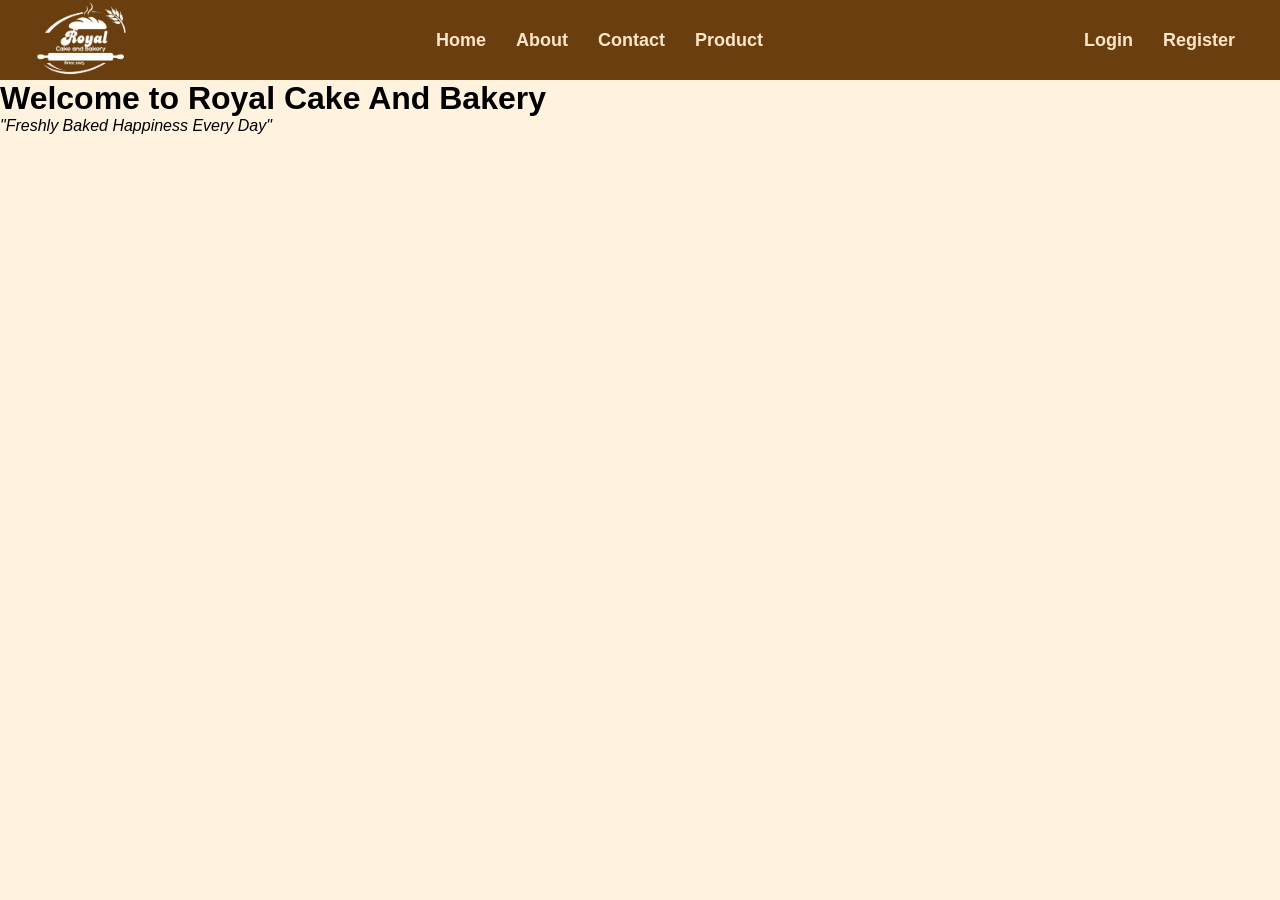
==== index.html @ 2acb036c "Initial commit- added 4 pages in  project files" ====
<!DOCTYPE html>
<html>
    <head>
        <title>Royal Bakes</title>
        <link rel="shortcut icon" href="fabicon.png" type="image/x-icon">
        <link rel="stylesheet" href="style.css">
    </head>
    <body>
        <div id="nav_bar">
            <div id="logo">
                <img src="logo.png">
            </div>
            <div id="nav">
                <a href="index.html">Home</a>
                <a href="about.html">About</a>
                <a href="contact.html">Contact</a>
                 <a href="product.html">Product</a>
            </div>
            <div id="login_register">
                <a href="login.html">Login</a>
                <a href="register.html">Register</a>
            </div>
        </div>
         <div>
                <h1> Welcome to Royal Cake And Bakery</h1>
                <p><em>"Freshly Baked Happiness Every Day"</em></p>
            </div>
    </body>
</html>
---- style.css ----
* {
    margin: 0;
    padding: 0;
    box-sizing: border-box;
}

/* ===== BODY ===== */
body {
    background-color: #FFF3E0; /* Cream */
    font-family: Arial, sans-serif;
}

/* ===== NAVBAR ===== */
#nav_bar {
    height: 80px;
    width: 100%;
    background-color: #6B3E0F; /* Dark Brown */
    display: flex;
    align-items: center;
    justify-content: space-between;
    padding: 0 30px;
}

#logo img {
    height: 100px;
    width: 100px;
}

/* ===== NAV LINKS ===== */
#nav,
#login_register {
    display: flex;
    align-items: center;
}

#nav a,
#login_register a {
    color: #FFE6C8; /* Soft Gold */
    text-decoration: none;
    margin: 0 15px;
    font-size: 18px;
    font-weight: bold;
}

#nav a:hover,
#login_register a:hover {
    color: #C89B3C; /* Rich Gold */
}

/* ===== MAIN CONTAINER ===== */
.container {
    background-color: #FFF8EE; /* Soft Cream */
    width: 100%;
    height: 500px;
    display: flex;
    align-items: center;
    justify-content: center;
    text-align: center;
}

/* ===== REGISTER / LOGIN FORM ===== */
#register_form {
    background-color: #F5E6CC; /* Light Beige */
    width: 350px;
    padding: 20px;
    border: 2px solid #6B3E0F;
    border-radius: 8px;
}

#form {
    border: 2px solid #6B3E0F;
    padding: 10px;
    border-radius: 5px;
}

label {
    display: inline-block;
    width: 100px;
    color: #3E2723;
    font-weight: bold;
}

/* ===== BUTTONS ===== */
#register_btn,
#login_btn,
button {
    padding: 6px 10px;
    background-color: #C89B3C; /* Gold */
    color: #3E2723; /* Dark Brown */
    border: none;
    border-radius: 4px;
    cursor: pointer;
    font-weight: bold;
}

button:hover {
    background-color: #B0892F;
}

/* ===== PRODUCT SECTION ===== */
.product_container {
    width: 80%;
    border: 1px solid #C89B3C;
    background-color: #FFF3E0;
}

/* ===== PRODUCT CARD ===== */
.product {
    height: 300px;
    width: 200px;
    padding: 10px;
    display: inline-block;
    background-color: #FFF8EE; /* Product BG */
    margin: 10px;
    border-radius: 10px;
    border: 1px solid #E0C097;
    text-align: center;
    box-shadow: 10px 10px #E0C097;
}

.product:hover {
    background-color: #F5E6CC;
    transform: translateY(-5px);
    transition: 0.3s;
}

/* ===== PRODUCT IMAGE ===== */
.product img {
    height: 150px;
    width: 150px;
    margin-top: 10px;
    border-radius: 10px;
    border: 1px solid #E0C097;
}

/* ===== TEXT ===== */
.product h3,
.product p {
    color: #3E2723;
    margin-top: 5px;
}
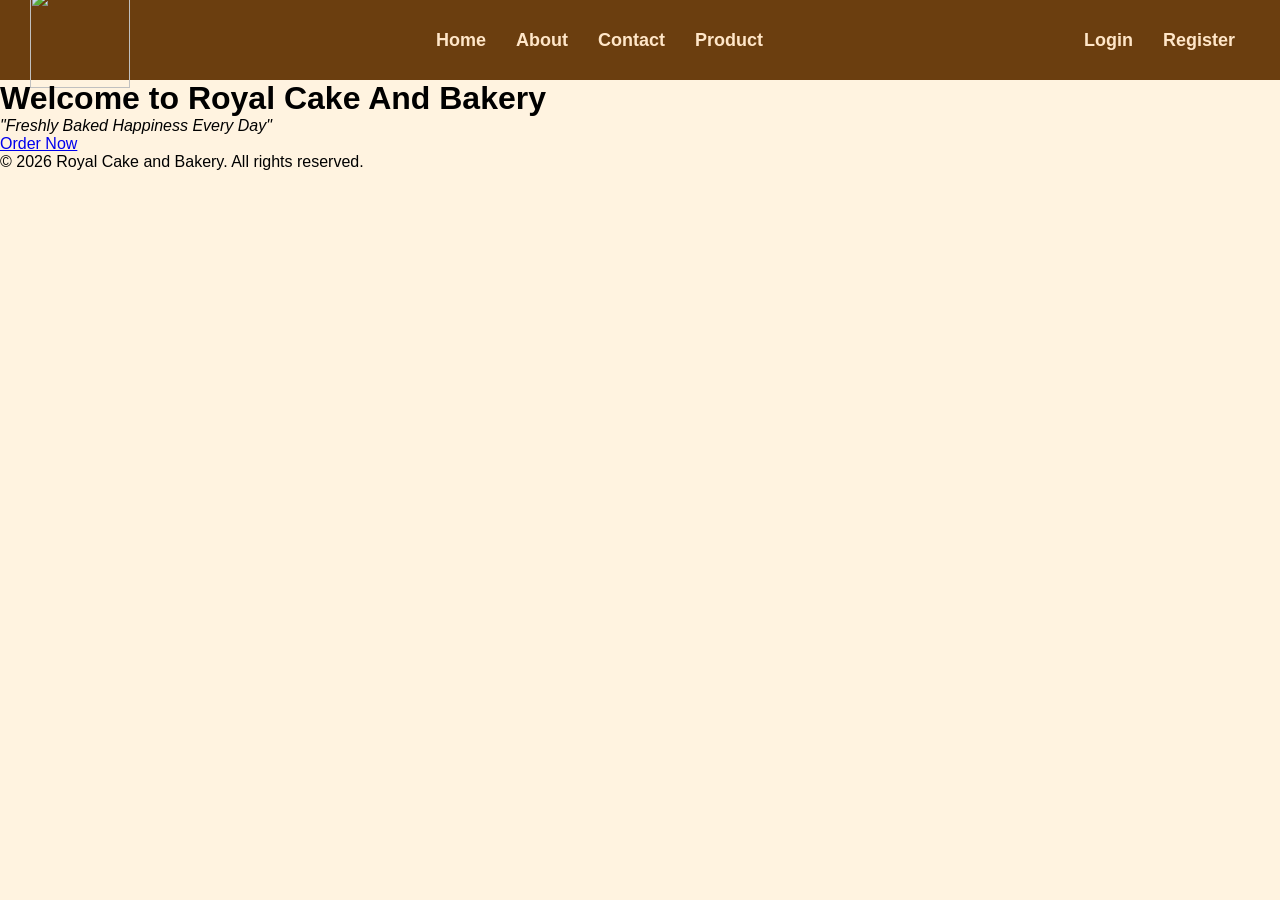
==== commit b0bea871: "Added hero section an footer" ====
--- a/index.html
+++ b/index.html
@@ -2,13 +2,13 @@
 <html>
     <head>
         <title>Royal Bakes</title>
-        <link rel="shortcut icon" href="fabicon.png" type="image/x-icon">
+        <link rel="shortcut icon" href="./images/fabicon.png" type="image/x-icon">
         <link rel="stylesheet" href="style.css">
     </head>
     <body>
         <div id="nav_bar">
             <div id="logo">
-                <img src="logo.png">
+                <img src="./images/logo.png">
             </div>
             <div id="nav">
                 <a href="index.html">Home</a>
@@ -21,9 +21,15 @@
                 <a href="register.html">Register</a>
             </div>
         </div>
-         <div>
+         <div class="hero-section">
+            <div class="hero-content">
                 <h1> Welcome to Royal Cake And Bakery</h1>
                 <p><em>"Freshly Baked Happiness Every Day"</em></p>
+                <a href="product.html" class="hero-btn">Order Now</a>
             </div>
+        </div>
+              <footer>
+    <p>&copy; 2026 Royal Cake and Bakery. All rights reserved.</p>
+  </footer>
     </body>
 </html>
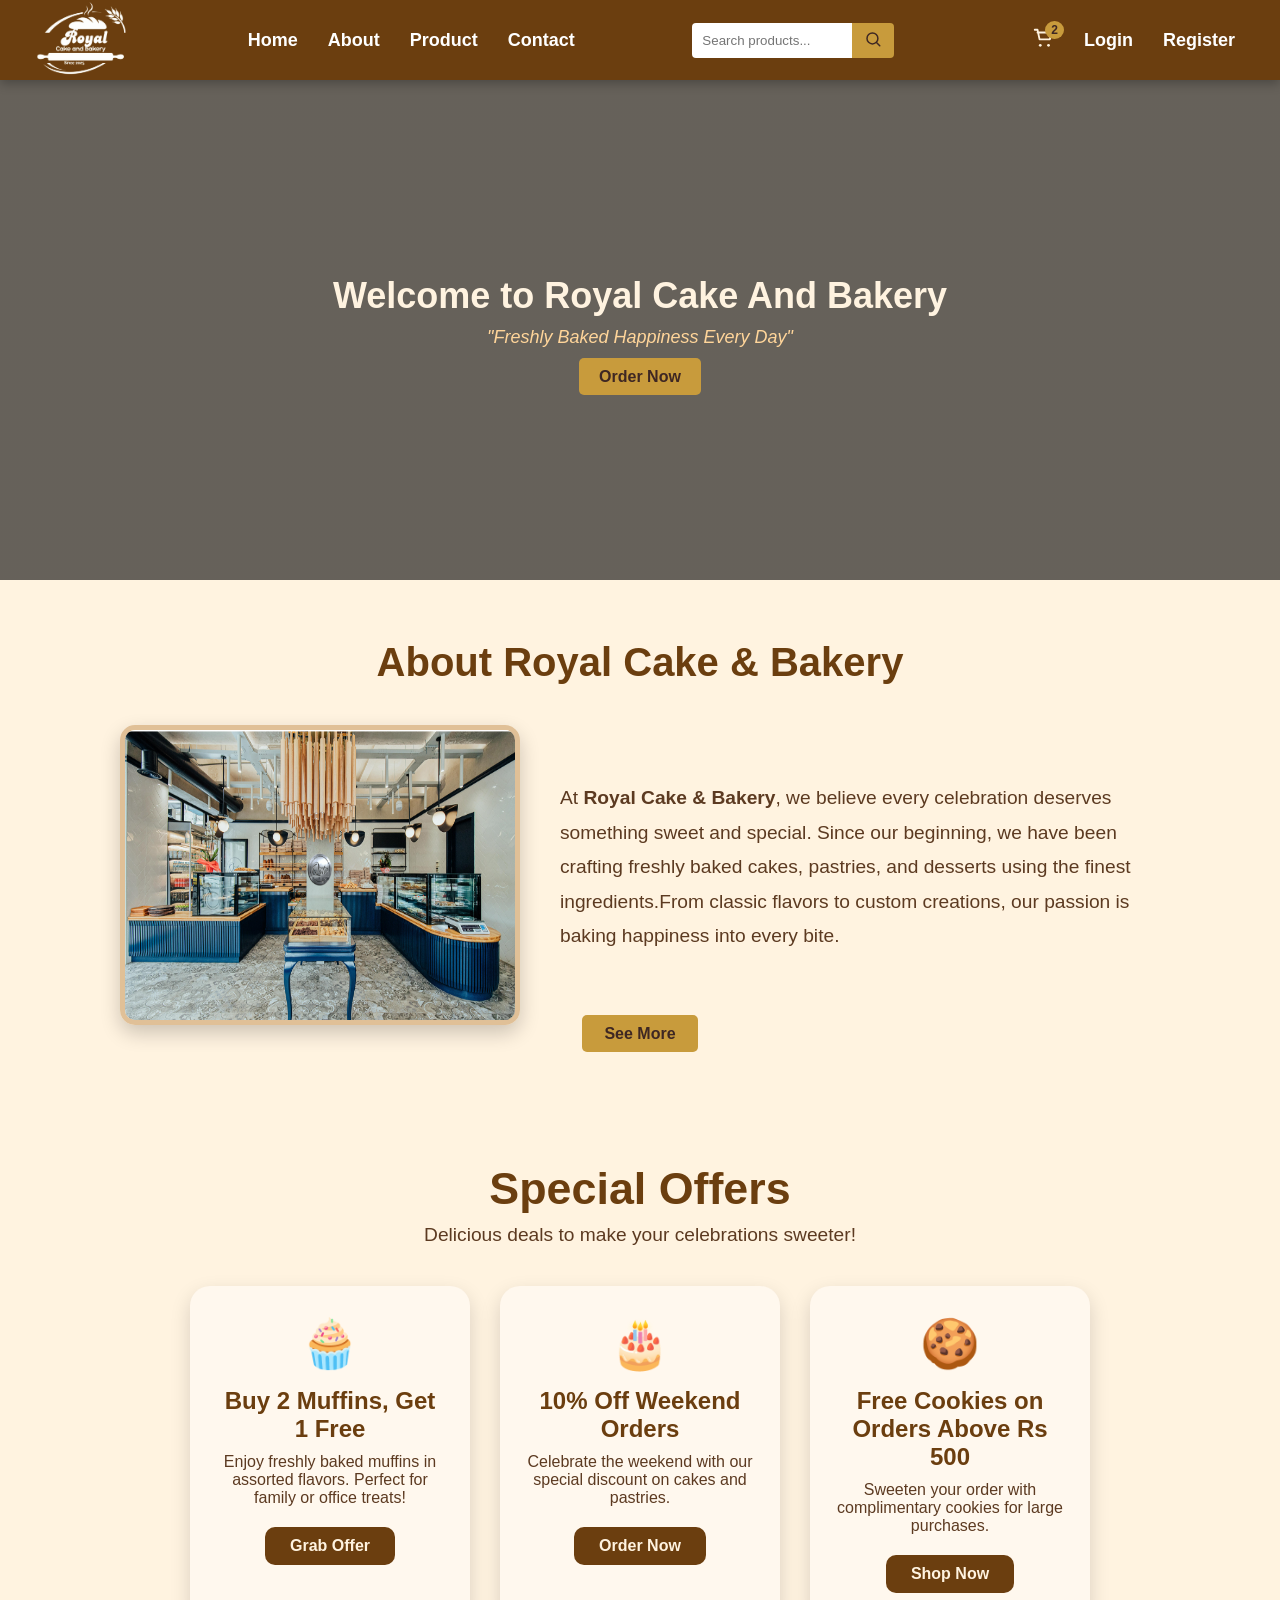
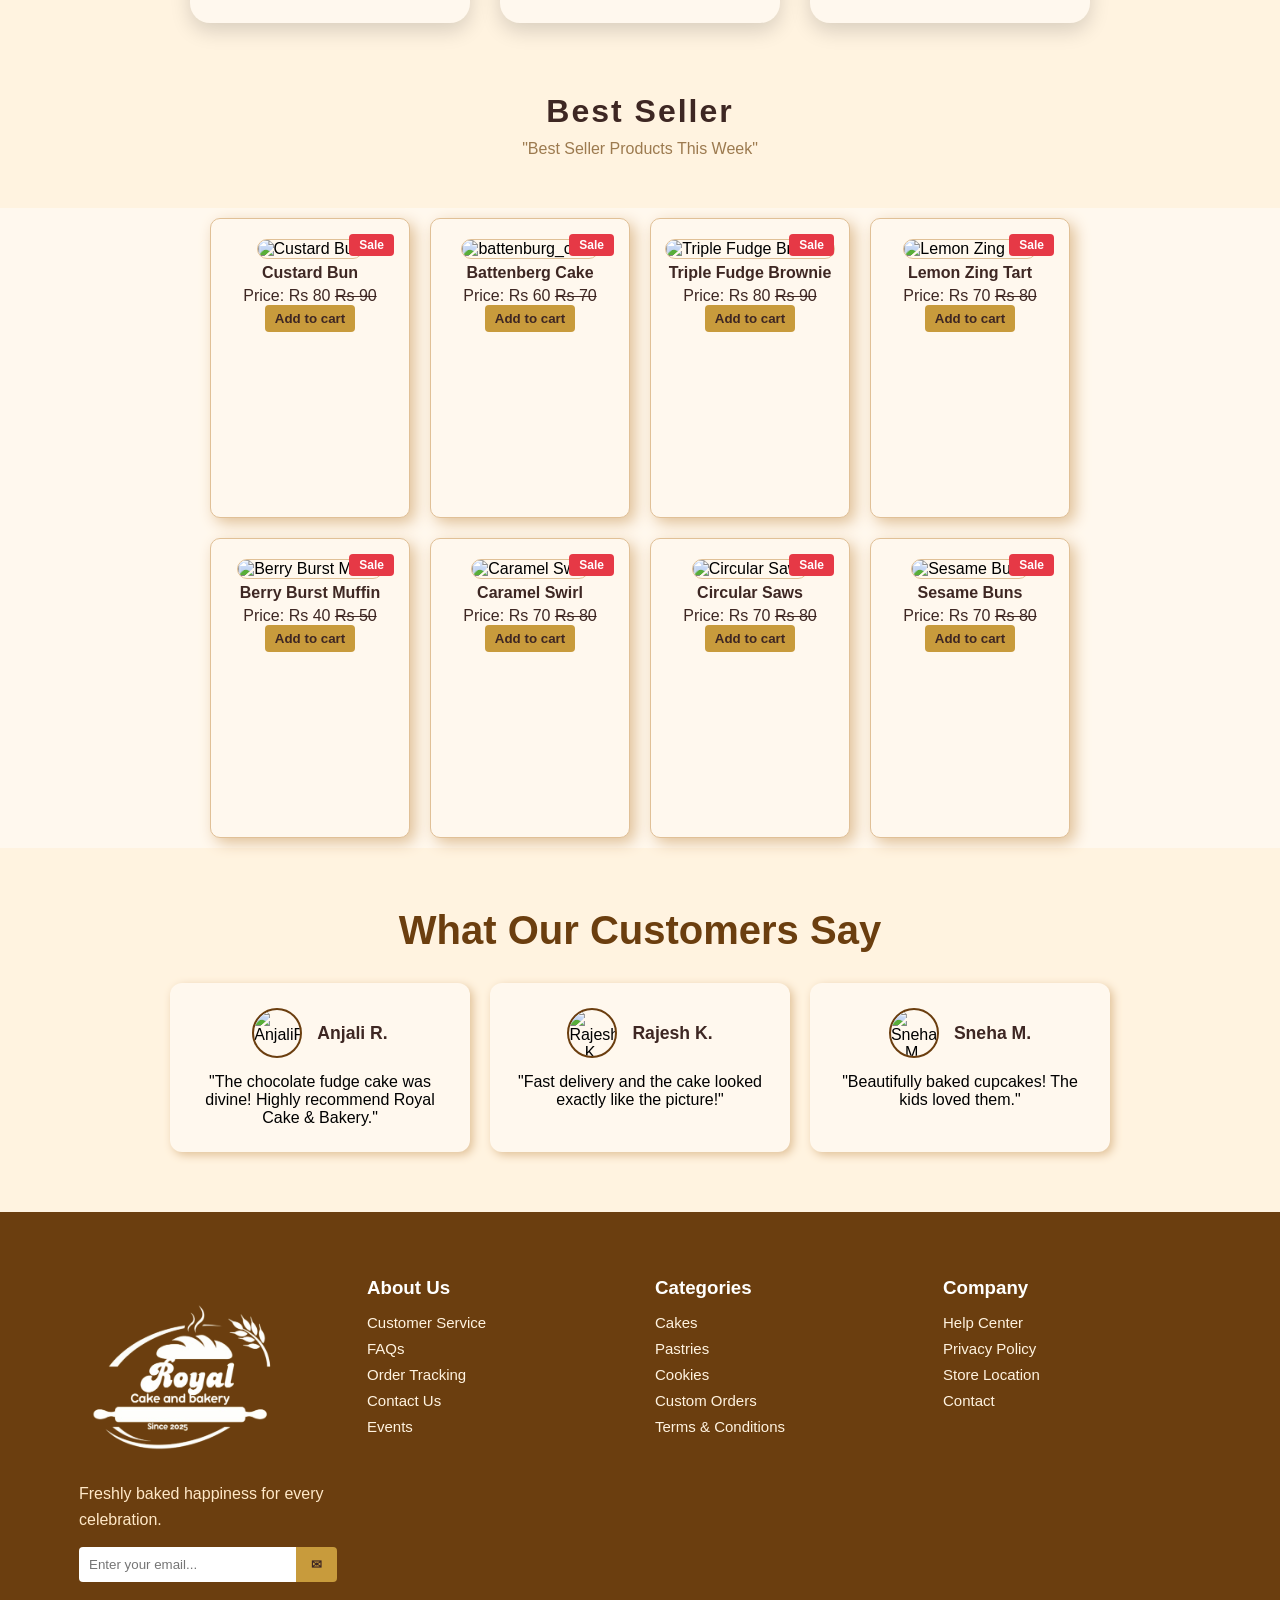
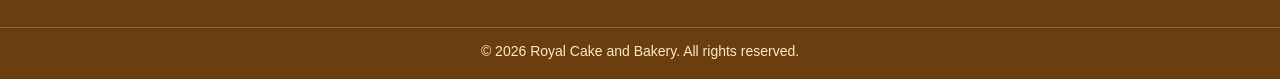
==== commit 2a52f152: "Modified style home page login and register page" ====
--- a/index.html
+++ b/index.html
@@ -13,10 +13,34 @@
             <div id="nav">
                 <a href="index.html">Home</a>
                 <a href="about.html">About</a>
+                <a href="product.html">Product</a>
                 <a href="contact.html">Contact</a>
-                 <a href="product.html">Product</a>
-            </div>
+            </div>
+            <div class="nav-search">
+        <input type="text" placeholder="Search products...">
+        <button>
+              <svg xmlns="http://www.w3.org/2000/svg" width="18" height="18" fill="none" viewBox="0 0 24 24">
+        <path d="M21 21l-4.35-4.35m1.85-5.4a7.25 7.25 0 11-14.5 0 7.25 7.25 0 0114.5 0z"
+              stroke="#3E2723"
+              stroke-width="2"
+              stroke-linecap="round"
+              stroke-linejoin="round"/>
+    </svg>
+        </button>
+    </div>
             <div id="login_register">
+                 <a href="cart.html" class="cart-icon">
+                     <svg xmlns="http://www.w3.org/2000/svg" width="22" height="22" fill="none" viewBox="0 0 24 24">
+        <path d="M6 6h15l-1.5 7.5H8.25L6 3H3"
+              stroke="#FFF3E0"
+              stroke-width="2"
+              stroke-linecap="round"
+              stroke-linejoin="round"/>
+        <circle cx="9" cy="20" r="1.5" fill="#FFF3E0"/>
+        <circle cx="18" cy="20" r="1.5" fill="#FFF3E0"/>
+    </svg>
+            <span class="cart-count">2</span>
+        </a>
                 <a href="login.html">Login</a>
                 <a href="register.html">Register</a>
             </div>
@@ -28,8 +52,224 @@
                 <a href="product.html" class="hero-btn">Order Now</a>
             </div>
         </div>
-              <footer>
-    <p>&copy; 2026 Royal Cake and Bakery. All rights reserved.</p>
-  </footer>
+
+<!-- ===== ABOUT US SECTION ===== -->
+<section class="aboutus">
+    <h2>About Royal Cake & Bakery</h2>
+
+    <div class="about-content">
+        <img src="./images/bakery.png" alt="About Royal Bakery">
+
+        <p>
+            At <strong>Royal Cake & Bakery</strong>, we believe every celebration deserves
+            something sweet and special. Since our beginning, we have been crafting
+            freshly baked cakes, pastries, and desserts using the finest ingredients.From classic flavors to custom creations, our passion is baking happiness
+            into every bite.
+        </p>
+    </div>
+    <a href="about.html" class="about-btn">See More</a>
+</section>
+
+<!-- ===== SPECIAL OFFERS ===== -->
+<section class="offers-section">
+    <div class="offers-header">
+        <h2>Special Offers</h2>
+        <p>Delicious deals to make your celebrations sweeter!</p>
+    </div>
+
+    <div class="offers-container">
+
+        <div class="offer-card">
+            <div class="offer-icon">🧁</div>
+            <h3>Buy 2 Muffins, Get 1 Free</h3>
+            <p>Enjoy freshly baked muffins in assorted flavors. Perfect for family or office treats!</p>
+            <a href="product.html" class="offer-btn">Grab Offer</a>
+        </div>
+
+        <div class="offer-card">
+            <div class="offer-icon">🎂</div>
+            <h3>10% Off Weekend Orders</h3>
+            <p>Celebrate the weekend with our special discount on cakes and pastries.</p>
+            <a href="product.html" class="offer-btn">Order Now</a>
+        </div>
+
+        <div class="offer-card">
+            <div class="offer-icon">🍪</div>
+            <h3>Free Cookies on Orders Above Rs 500</h3>
+            <p>Sweeten your order with complimentary cookies for large purchases.</p>
+            <a href="product.html" class="offer-btn">Shop Now</a>
+        </div>
+
+    </div>
+</section>
+
+
+
+<!-- ===== BEST SELLER SECTION ===== -->
+<section class="best-seller-section">
+    <h1 class="content_title">Best Seller</h1>
+    <p id="product_p">"Best Seller Products This Week"</p>
+</section>
+
+<div class="container">
+    <div class="product_container">
+
+        <div class="product">
+            <span class="sale-badge">Sale</span>
+            <img src="./images/custardbun.jpg" alt="Custard Bun">
+            <p class="product_description"><b>Custard Bun</b></p>
+            <p class="product_price">Price: Rs 80 <del>Rs 90</del></p>
+            <button id="add_to_cart">Add to cart</button>
+        </div>
+
+        <div class="product">
+            <span class="sale-badge">Sale</span>
+            <img src="./images/battenburg_cake.jpg" alt="battenburg_cake">
+            <p class="product_description"><b>Battenberg Cake</b></p>
+            <p class="product_price">Price: Rs 60 <del>Rs 70</del></p>
+            <button id="add_to_cart">Add to cart</button>
+        </div>
+
+        <div class="product">
+            <span class="sale-badge">Sale</span>
+            <img src="./images/triple_fused_brownie.jpg" alt="Triple Fudge Brownie">
+            <p class="product_description"><b>Triple Fudge Brownie</b></p>
+            <p class="product_price">Price: Rs 80 <del>Rs 90</del></p>
+            <button id="add_to_cart">Add to cart</button>
+        </div>
+
+        <div class="product">
+            <span class="sale-badge">Sale</span>
+            <img src="./images/lemontart.jpg" alt="Lemon Zing Tart">
+            <p class="product_description"><b>Lemon Zing Tart</b></p>
+            <p class="product_price">Price: Rs 70 <del>Rs 80</del></p>
+            <button id="add_to_cart">Add to cart</button>
+        </div>
+
+        <div class="product">
+            <span class="sale-badge">Sale</span>
+            <img src="./images/berryburstmuffin.jpg" alt="Berry Burst Muffin">
+            <p class="product_description"><b>Berry Burst Muffin</b></p>
+            <p class="product_price">Price: Rs 40 <del>Rs 50</del></p>
+            <button id="add_to_cart">Add to cart</button>
+        </div>
+
+        <div class="product">
+            <span class="sale-badge">Sale</span>
+            <img src="./images/caramelswirl.png" alt="Caramel Swirl">
+            <p class="product_description"><b>Caramel Swirl</b></p>
+            <p class="product_price">Price: Rs 70 <del>Rs 80</del></p>
+            <button id="add_to_cart">Add to cart</button>
+        </div>
+
+        <div class="product">
+            <span class="sale-badge">Sale</span>
+            <img src="./images/circular-saws.jpg" alt="Circular Saws">
+            <p class="product_description"><b>Circular Saws</b></p>
+            <p class="product_price">Price: Rs 70 <del>Rs 80</del></p>
+            <button id="add_to_cart">Add to cart</button>
+        </div>
+
+        <div class="product">
+            <span class="sale-badge">Sale</span>
+            <img src="./images/sesame-buns.jpg" alt="Sesame Buns">
+            <p class="product_description"><b>Sesame Buns</b></p>
+            <p class="product_price">Price: Rs 70 <del>Rs 80</del></p>
+            <button id="add_to_cart">Add to cart</button>
+        </div>
+
+    </div>
+</div>
+
+<!-- ===== TESTIMONIALS ===== -->
+<section class="testimonials">
+    <h2>What Our Customers Say</h2>
+    <div class="testimonial-container">
+
+        <div class="testimonial-card">
+            <div class="customer-info">
+                <img src="./images/Anjali_R.jpg" alt="AnjaliR.">
+                <h4>Anjali R.</h4>
+            </div>
+            <p>"The chocolate fudge cake was divine! Highly recommend Royal Cake & Bakery."</p>
+        </div>
+
+        <div class="testimonial-card">
+            <div class="customer-info">
+                <img src="./images/Rajesh.jpg" alt="Rajesh K.">
+                <h4>Rajesh K.</h4>
+            </div>
+            <p>"Fast delivery and the cake looked exactly like the picture!"</p>
+        </div>
+
+        <div class="testimonial-card">
+            <div class="customer-info">
+                <img src="./images/Sneha.jpg" alt="Sneha M.">
+                <h4>Sneha M.</h4>
+            </div>
+            <p>"Beautifully baked cupcakes! The kids loved them."</p>
+        </div>
+
+    </div>
+</section>
+
+
+
+    <footer class="footer">
+    <div class="footer-container">
+
+        <!-- Brand -->
+        <div class="footer-box">
+            <img src="./images/logo.png" alt="logo">
+            <p>Freshly baked happiness for every celebration.</p>
+
+            <form class="newsletter">
+                <input type="email" placeholder="Enter your email..." required>
+                <button type="submit">✉</button>
+            </form>
+        </div>
+
+        <!-- About Us -->
+        <div class="footer-box">
+            <h3>About Us</h3>
+            <ul>
+                <li><a href="#">Customer Service</a></li>
+                <li><a href="#">FAQs</a></li>
+                <li><a href="#">Order Tracking</a></li>
+                <li><a href="#">Contact Us</a></li>
+                <li><a href="#">Events</a></li>
+            </ul>
+        </div>
+
+        <!-- Categories -->
+        <div class="footer-box">
+            <h3>Categories</h3>
+            <ul>
+                <li><a href="#">Cakes</a></li>
+                <li><a href="#">Pastries</a></li>
+                <li><a href="#">Cookies</a></li>
+                <li><a href="#">Custom Orders</a></li>
+                <li><a href="#">Terms & Conditions</a></li>
+            </ul>
+        </div>
+
+        <!-- Company -->
+        <div class="footer-box">
+            <h3>Company</h3>
+            <ul>
+                <li><a href="#">Help Center</a></li>
+                <li><a href="#">Privacy Policy</a></li>
+                <li><a href="#">Store Location</a></li>
+                <li><a href="#">Contact</a></li>
+            </ul>
+        </div>
+
+    </div>
+
+    <div class="footer-bottom">
+        <p>© 2026 Royal Cake and Bakery. All rights reserved.</p>
+    </div>
+</footer>
+
     </body>
 </html>
--- a/style.css
+++ b/style.css
@@ -4,21 +4,27 @@
     box-sizing: border-box;
 }
 
-/* ===== BODY ===== */
+/*BODY*/
 body {
-    background-color: #FFF3E0; /* Cream */
+    background-color: #FFF3E0; 
     font-family: Arial, sans-serif;
-}
-
-/* ===== NAVBAR ===== */
+    padding-top: 80px;
+}
+
+/*NAVBAR*/
 #nav_bar {
+    position: fixed;
+    top: 0;
+    left: 0;
     height: 80px;
     width: 100%;
-    background-color: #6B3E0F; /* Dark Brown */
+    background-color: #6B3E0F; 
     display: flex;
     align-items: center;
     justify-content: space-between;
     padding: 0 30px;
+     box-shadow: 0 4px 10px rgba(0, 0, 0, 0.25);
+    z-index: 9999
 }
 
 #logo img {
@@ -26,6 +32,65 @@
     width: 100px;
 }
 
+/*NAV SEARCH BAR*/
+.nav-search {
+    display: flex;
+    align-items: center;
+    margin-right: 20px;
+}
+
+.nav-search input {
+    height: 35px;
+    width: 160px;
+    padding: 5px 10px;
+    border: none;
+    outline: none;
+    border-radius: 4px 0 0 4px;
+    
+}
+
+.nav-search button {
+    height: 35px;
+    padding: 0 12px;
+    background-color: #C89B3C;
+    color: #ffffff;
+    border: none;
+    cursor: pointer;
+    font-weight: bold;
+    border-radius: 0 4px 4px 0;
+}
+
+.nav-search button:hover {
+    background-color: #B0892F;
+}
+
+/* ===== CART ICON ===== */
+.cart-icon {
+    position: relative;
+    font-size: 20px;
+    margin-right: 10px;
+}
+
+.cart-count {
+    position: absolute;
+    top: -6px;
+    right: -10px;
+    background-color: #C89B3C;
+    color: #3E2723;
+    font-size: 12px;
+    font-weight: bold;
+    padding: 2px 6px;
+    border-radius: 50%;
+}
+
+/* ===== RESPONSIVE NAVBAR ===== */
+@media screen and (max-width: 900px) {
+    .nav-search {
+        display: none;
+    }
+}
+
+
 /* ===== NAV LINKS ===== */
 #nav,
 #login_register {
@@ -35,7 +100,7 @@
 
 #nav a,
 #login_register a {
-    color: #FFE6C8; /* Soft Gold */
+    color: #ffffff; 
     text-decoration: none;
     margin: 0 15px;
     font-size: 18px;
@@ -44,80 +109,548 @@
 
 #nav a:hover,
 #login_register a:hover {
-    color: #C89B3C; /* Rich Gold */
+    color: #C89B3C; 
 }
 
 /* ===== MAIN CONTAINER ===== */
 .container {
-    background-color: #FFF8EE; /* Soft Cream */
+    background-color: #FFF8EE; 
     width: 100%;
-    height: 500px;
+    min-height: 500px;
     display: flex;
     align-items: center;
     justify-content: center;
-    text-align: center;
-}
+}
+
+/* Hero-section */
+.hero-section {
+    height: 500px;
+    background-image: linear-gradient(rgba(0, 0, 0, 0.6), rgba(0, 0, 0, 0.6)),
+                      url("./images/bakeryheropart.jpg");
+    background-size: cover;
+    background-position: center;
+    display: flex;
+    align-items: center;
+    justify-content: center;
+    text-align: center;
+}
+
+.hero-content {
+    /* background: rgba(0, 0, 0, 0.5); */
+    padding: 30px;
+    border-radius: 10px;
+}
+
+.hero-content h1 {
+    color: #FFF3E0;
+    font-size: 36px;
+    margin-bottom: 10px;
+}
+
+.hero-content p {
+    color: #FFD59A;
+    font-size: 18px;
+    margin-bottom: 20px;
+}
+
+.hero-btn {
+    text-decoration: none;
+    background-color: #C89B3C;
+    color: #3E2723;
+    padding: 10px 20px;
+    border-radius: 5px;
+    font-weight: bold;
+}
+
+.hero-btn:hover {
+    background-color: #B0892F;
+}
+
+/* ABOUT US SECTION */
+.aboutus,.about-us {
+    padding: 60px 20px;
+    text-align: center;
+}
+
+.aboutus h2, .about-us h2 {
+    font-size: 2.5rem;
+    margin-bottom: 40px;
+    color: #6B3E0F; 
+    font-family: 'Segoe UI', sans-serif;
+}
+
+.about-content {
+    display: flex;
+    align-items: center;
+    justify-content: center;
+    gap: 40px; 
+    flex-wrap: wrap; 
+    max-width: 1200px;
+    margin: 0 auto;
+}
+
+.about-content img {
+    height: 300px;
+    width: 400px;
+    max-width: 100%;
+    border-radius: 15px;
+    box-shadow: 0 8px 20px rgba(0,0,0,0.2);
+    transition: transform 0.3s ease;
+    border: 5px solid #E0C097;;
+}
+.about-us img {
+    height: 400px;
+    width: 600px;
+    max-width: 100%;
+    border-radius: 15px;
+    box-shadow: 0 8px 20px rgba(0,0,0,0.2);
+    transition: transform 0.3s ease;
+    border: 1px solid #E0C097;
+    margin-bottom: 5px;
+}
+#rectangle{
+    height: 150px;
+    width: 10pxS;
+}
+
+.about-content img:hover {
+    transform: scale(1.05); 
+}
+
+.about-content p {
+    margin-bottom: 15px;
+    font-size: 1.2rem;
+    line-height: 1.8;
+    color: #5c3a21; 
+    max-width: 600px;
+    text-align: left;
+}
+
+.about-btn {
+    padding: 10px 22px;
+    background-color: #C89B3C;
+    color: #3E2723;
+    text-decoration: none;
+    font-weight: bold;
+    border-radius: 5px;
+}
+
+.about-btn:hover {
+    background-color: #B0892F;
+    transform: translateY(-2px);
+}
+
+
+/* Responsive adjustments for smaller screens */
+@media screen and (max-width: 768px) {
+    .about-content {
+        flex-direction: column;
+        text-align: center;
+    }
+    
+    .about-content p {
+        text-align: center;
+    }
+     .about-btn {
+        padding: 10px 28px;
+        font-size: 16px;
+        margin-left: auto;
+        margin-right: auto;
+        display: block;
+        width: fit-content;
+    }
+}
+/* ===== OFFERS ===== */
+.offers-section {
+    padding: 60px 20px;
+    text-align: center;
+}
+
+.offers-header h2 {
+    font-size: 2.8rem;
+    color: #6B3E0F;
+    margin-bottom: 10px;
+}
+
+.offers-header p {
+    font-size: 1.2rem;
+    color: #5c3a21;
+    margin-bottom: 40px;
+}
+
+.offers-container {
+    display: flex;
+    justify-content: center;
+    flex-wrap: wrap;
+    gap: 30px;
+}
+
+.offer-card {
+    background-color: #FFF8EE;
+    padding: 30px 25px;
+    border-radius: 20px;
+    width: 280px;
+    box-shadow: 0 8px 20px rgba(0,0,0,0.15);
+    transition: transform 0.3s, box-shadow 0.3s;
+    text-align: center;
+}
+
+.offer-card:hover {
+    transform: translateY(-10px);
+    box-shadow: 0 12px 25px rgba(0,0,0,0.2);
+}
+
+.offer-icon {
+    font-size: 3rem;
+    margin-bottom: 15px;
+}
+
+.offer-card h3 {
+    font-size: 1.5rem;
+    color: #6B3E0F;
+    margin-bottom: 10px;
+}
+
+.offer-card p {
+    font-size: 1rem;
+    color: #5c3a21;
+    margin-bottom: 20px;
+}
+
+.offer-btn {
+    display: inline-block;
+    padding: 10px 25px;
+    background-color: #6B3E0F;
+    color: #FFF3E0;
+    border-radius: 10px;
+    text-decoration: none;
+    font-weight: bold;
+    transition: background-color 0.3s;
+}
+
+.offer-btn:hover {
+    background-color: #8C4E1A;
+}
+
+/* ===== RESPONSIVE ===== */
+@media screen and (max-width: 768px) {
+    .offers-container {
+        flex-direction: column;
+        align-items: center;
+    }
+}
+
+
+/* ===== TESTIMONIALS ===== */
+.testimonials {
+    padding: 60px 20px;
+    text-align: center;
+    
+}
+.testimonials h2 { font-size: 2.5rem; color: #6B3E0F; margin-bottom: 30px; }
+.testimonial-container {
+    display: flex;
+    flex-wrap: wrap;
+    justify-content: center;
+    gap: 20px;
+}
+.testimonial-card {
+    background-color: #FFF8EE;
+    padding: 25px 20px;
+    border-radius: 12px;
+    width: 300px;
+    box-shadow: 3px 3px 10px #E0C097;
+    display: flex;
+    flex-direction: column;
+    align-items: center;
+}
+
+.customer-info {
+    display: flex;
+    align-items: center;
+    gap: 15px;
+    margin-bottom: 15px;
+}
+
+.customer-info img {
+    width: 50px;
+    height: 50px;
+    border-radius: 50%;
+    object-fit: cover;
+    border: 2px solid #6B3E0F;
+}
+
+.customer-info h4 {
+    color: #3E2723;
+    font-size: 1.1rem;
+    margin: 0;
+}
+
+/* ===== ABOUT EXTRA SECTIONS ===== */
+.about-extra {
+    padding: 60px 20px;
+    text-align: center;
+    background-color: #FFF8EE;
+}
+
+.about-extra h2 {
+    color: #6B3E0F;
+    font-size: 32px;
+    margin-bottom: 20px;
+}
+
+.about-extra p {
+    max-width: 800px;
+    margin: auto;
+    font-size: 1.1rem;
+    line-height: 1.8;
+    color: #5c3a21;
+}
+
+/* ===== MISSION & VISION ===== */
+.mission-vision {
+    display: flex;
+    gap: 30px;
+    justify-content: center;
+    padding: 60px 20px;
+    background-color: #fff7f0;
+    flex-wrap: wrap;
+}
+
+.mv-box {
+    background-color: #FFF8EE;
+    border: 1px solid #E0C097;
+    padding: 30px;
+    width: 350px;
+    border-radius: 10px;
+    box-shadow: 5px 5px 15px #E0C097;
+}
+
+.mv-box h3 {
+    color: #6B3E0F;
+    margin-bottom: 15px;
+}
+
+.mv-box p {
+    color: #5c3a21;
+    line-height: 1.7;
+}
+
+/* ===== WHY CHOOSE US ===== */
+.why-us {
+    padding: 60px 20px;
+    text-align: center;
+    background-color: #FFF8EE;
+}
+
+.why-us h2 {
+    color: #6B3E0F;
+    font-size: 32px;
+    margin-bottom: 30px;
+}
+
+.why-container {
+    display: flex;
+    flex-wrap: wrap;
+    justify-content: center;
+    gap: 20px;
+}
+
+.why-card {
+    background-color: #FFF8EE;
+    border: 1px solid #E0C097;
+    padding: 15px 25px;
+    border-radius: 30px;
+    font-weight: bold;
+    color: #3E2723;
+    box-shadow: 3px 3px 10px #E0C097;
+}
+
+/* ===== SPECIALTIES ===== */
+.specialties {
+    padding: 60px 20px;
+    background-color: #fff7f0;
+    text-align: center;
+}
+
+.specialties h2 {
+    font-size: 2.5rem;
+    margin-bottom: 40px;
+    color: #6B3E0F;
+    font-family: 'Segoe UI', sans-serif;
+}
+
+.specialties-container {
+    display: flex;
+    flex-wrap: wrap;
+    justify-content: center;
+    gap: 30px;
+    max-width: 1200px;
+    margin: 0 auto;
+}
+
+.specialty-card {
+    background-color: #FFF8EE;
+    border: 1px solid #E0C097;
+    border-radius: 15px;
+    padding: 25px 20px;
+    width: 250px;
+    box-shadow: 5px 5px 15px rgba(224,192,151,0.3);
+    transition: transform 0.3s ease, box-shadow 0.3s ease;
+    text-align: center;
+}
+
+.specialty-card h4 {
+    font-size: 1.25rem;
+    margin-bottom: 15px;
+    color: #3E2723;
+}
+
+.specialty-card p {
+    font-size: 1rem;
+    line-height: 1.6;
+    color: #5c3a21;
+}
+
+.specialty-card:hover {
+    transform: translateY(-5px);
+    box-shadow: 8px 8px 20px rgba(224,192,151,0.5);
+}
+
+/* Responsive adjustments */
+@media screen and (max-width: 768px) {
+    .specialties-container {
+        flex-direction: column;
+        align-items: center;
+    }
+    .specialty-card {
+        width: 80%;
+    }
+    .mv-box {
+        width: 100%;
+    }
+}
+
+
+
 
 /* ===== REGISTER / LOGIN FORM ===== */
 #register_form {
-    background-color: #F5E6CC; /* Light Beige */
+    background-color: #fffbf3; 
     width: 350px;
     padding: 20px;
-    border: 2px solid #6B3E0F;
+    border: 1px solid #b5b5b5;
+    box-shadow: 5px 5px 15px #E0C097;
+    border: 1px solid #E0C097;
     border-radius: 8px;
 }
 
 #form {
-    border: 2px solid #6B3E0F;
-    padding: 10px;
-    border-radius: 5px;
+    background-color: #fffbf3; 
+    width: 350px;
+    padding: 20px;
+    border: 1px solid #b5b5b5;
+    box-shadow: 5px 5px 15px #E0C097;
+    border: 1px solid #E0C097;
+    border-radius: 8px;
 }
 
 label {
-    display: inline-block;
-    width: 100px;
-    color: #3E2723;
-    font-weight: bold;
+    display: block;
+    width: 150px;
+    margin-bottom: 5px;
+    color: #3E2723;
+    font-weight: lighter;
+}
+
+#password, #first_name, #last_name, #email{
+    height:30px;
+    width: 300px;
 }
 
 /* ===== BUTTONS ===== */
 #register_btn,
-#login_btn,
-button {
+#login_btn{
     padding: 6px 10px;
-    background-color: #C89B3C; /* Gold */
-    color: #3E2723; /* Dark Brown */
+    background-color: #C89B3C; 
+    color: #3E2723; 
     border: none;
     border-radius: 4px;
     cursor: pointer;
     font-weight: bold;
-}
-
-button:hover {
+    width: 300px;
+}
+#add_to_cart{
+    padding: 6px 10px;
+    background-color: #C89B3C; 
+    color: #3E2723; 
+    border: none;
+    border-radius: 4px;
+    cursor: pointer;
+    font-weight: bold;
+}
+
+#register_btn:hover,
+#login_btn:hover, #add_to_cart:hover {
     background-color: #B0892F;
 }
 
+#firstNameError, #lastNameError, #emailError, #passwordError, #termsError{
+    font-size: 12px;
+    color: red;
+    display: block;
+    margin-top: 4px;
+}
+
 /* ===== PRODUCT SECTION ===== */
+.content_title{
+    padding-top: 10px;
+     font-size: 32px;
+    color: #3E2723;
+    letter-spacing: 2px;
+    text-align: center;
+}
+#product_p{
+    color: #9c7a4f;
+    margin-top: 10px;
+    margin-bottom: 50px;
+    text-align: center;
+}
 .product_container {
     width: 80%;
-    border: 1px solid #C89B3C;
-    background-color: #FFF3E0;
+    margin: 0 auto;
+    background-color: #FFF8EE;
+    display: flex;
+    flex-wrap: wrap;
+    justify-content: center;
 }
 
 /* ===== PRODUCT CARD ===== */
 .product {
+    position: relative;
     height: 300px;
     width: 200px;
     padding: 10px;
     display: inline-block;
-    background-color: #FFF8EE; /* Product BG */
+    background-color: #FFF8EE;
     margin: 10px;
     border-radius: 10px;
     border: 1px solid #E0C097;
     text-align: center;
-    box-shadow: 10px 10px #E0C097;
-}
-
+    box-shadow: 5px 5px 15px #E0C097;
+    overflow: hidden;
+}
+.sale-badge {
+    position: absolute;
+    top: 15px;
+    right: 15px;
+    background-color: #E63946;
+    color: #fff;
+    font-size: 12px;
+    padding: 4px 10px;
+    border-radius: 4px;
+    font-weight: bold;
+}
 .product:hover {
     background-color: #F5E6CC;
     transform: translateY(-5px);
@@ -139,3 +672,376 @@
     color: #3E2723;
     margin-top: 5px;
 }
+
+/* Footer */
+
+/* ===== FOOTER ===== */
+.footer {
+    background-color: #6B3E0F; /* Same as navbar */
+    color: #FFF3E0;
+    padding: 50px 0 20px;
+    font-family: Arial, sans-serif;
+}
+
+.footer-container {
+    width: 90%;
+    margin: auto;
+    display: flex;
+    justify-content: space-between;
+    flex-wrap: wrap;
+}
+
+/* Footer Columns */
+.footer-box {
+    flex: 1;
+    min-width: 220px;
+    margin: 15px;
+}
+
+/* Logo / Brand */
+.footer-logo {
+    font-size: 28px;
+    font-weight: bold;
+    color: #FFD59A; /* Gold accent */
+    margin-bottom: 10px;
+}
+
+.footer-box img{
+     height: 200px;
+    width: 200px;
+}
+
+.footer-box p {
+    color: #FFE8C7;
+    line-height: 1.6;
+}
+
+/* Headings */
+.footer-box h3 {
+    color: #fffffe;
+    margin-bottom: 15px;
+}
+
+/* Links */
+.footer-box ul {
+    list-style: none;
+    padding: 0;
+}
+
+.footer-box ul li {
+    margin-bottom: 8px;
+}
+
+.footer-box ul li a {
+    text-decoration: none;
+    color: #FFF3E0;
+    font-size: 15px;
+}
+
+.footer-box ul li a:hover {
+    color: #C89B3C; /* Hover gold */
+}
+
+/* Newsletter */
+.newsletter {
+    display: flex;
+    margin-top: 15px;
+}
+
+.newsletter input {
+    padding: 10px;
+    border: none;
+    outline: none;
+    flex: 1;
+    border-radius: 4px 0 0 4px;
+}
+
+.newsletter button {
+    background-color: #C89B3C;
+    color: #3E2723;
+    border: none;
+    padding: 10px 15px;
+    cursor: pointer;
+    font-weight: bold;
+    border-radius: 0 4px 4px 0;
+}
+
+.newsletter button:hover {
+    background-color: #B0892F;
+}
+
+/* Footer Bottom */
+.footer-bottom {
+    text-align: center;
+    border-top: 1px solid rgba(255,255,255,0.2);
+    margin-top: 30px;
+    padding-top: 15px;
+    font-size: 14px;
+    color: #FFE8C7;
+}
+
+/* ===== RESPONSIVE FOOTER ===== */
+@media screen and (max-width: 768px) {
+    .footer-container {
+        flex-direction: column;
+        text-align: center;
+    }
+
+    .newsletter {
+        justify-content: center;
+    }
+}
+/* ===== CONTACT PAGE ===== */
+.contact-section {
+    padding: 100px 20px 60px;
+    text-align: center;
+    background-color: #FFF8EE;
+}
+
+.contact-section h1 {
+    font-size: 36px;
+    color: #6B3E0F;
+    margin-bottom: 10px;
+}
+
+.contact-section p {
+    color: #5c3a21;
+    margin-bottom: 30px;
+}
+
+.contact-form {
+    max-width: 500px;
+    margin: auto;
+}
+
+.contact-form input,
+.contact-form textarea {
+    width: 100%;
+    padding: 12px;
+    margin-bottom: 15px;
+    border: 1px solid #C89B3C;
+    border-radius: 4px;
+}
+
+.contact-form button {
+    width: 100%;
+    padding: 12px;
+    background-color: #C89B3C;
+    border: none;
+    font-weight: bold;
+    color: #3E2723;
+    cursor: pointer;
+}
+
+.contact-form button:hover {
+    background-color: #B0892F;
+}
+
+/* ===== NEWSLETTER IMAGE SECTION ===== */
+.newsletter-banner {
+    background-image: linear-gradient(
+        rgba(0,0,0,0.8),
+        rgba(0,0,0,0.8)
+    ), url("./images/newsletter.jpg");
+    background-size: cover;
+    background-position: center;
+    padding: 80px 20px;
+    margin-bottom: 50px;
+}
+
+.newsletter-overlay {
+    text-align: center;
+    color: #FFF3E0;
+}
+
+.newsletter-overlay h2 {
+    font-size: 28px;
+    letter-spacing: 2px;
+}
+
+.newsletter-overlay p {
+    margin-top: 10px;
+    font-size: 14px;
+    letter-spacing: 1px;
+}
+
+.newsletter-overlay .line {
+    display: block;
+    width: 60px;
+    height: 2px;
+    background-color: #C89B3C;
+    margin: 15px auto;
+}
+
+/* Newsletter form */
+.newsletter-form {
+    max-width: 600px;
+    margin: 30px auto 0;
+    display: flex;
+    border-bottom: 1px solid #fff;
+}
+
+.newsletter-form input {
+    flex: 1;
+    background: transparent;
+    border: none;
+    outline: none;
+    padding: 10px;
+    color: #fff;
+}
+
+.newsletter-form input::placeholder {
+    color: #ddd;
+}
+
+.newsletter-form button {
+    background: transparent;
+    border: none;
+    color: #fff;
+    font-weight: bold;
+    cursor: pointer;
+}
+
+/* ===== CART SECTION ===== */
+.cart-section {
+    padding: 60px 20px;
+    background-color: #fff7f0;
+    max-width: 1200px;
+    margin: 0 auto;
+}
+
+.cart-section h2 {
+    text-align: center;
+    font-size: 2.5rem;
+    color: #6B3E0F;
+    margin-bottom: 40px;
+}
+
+.cart-container {
+    display: flex;
+    flex-direction: column;
+    gap: 25px;
+}
+
+.cart-item {
+    display: flex;
+    background-color: #FFF8EE;
+    padding: 20px;
+    border-radius: 15px;
+    box-shadow: 3px 3px 10px rgba(224,192,151,0.3);
+    align-items: center;
+    gap: 20px;
+}
+
+.cart-item img {
+    width: 120px;
+    height: 120px;
+    border-radius: 12px;
+    object-fit: cover;
+}
+
+.cart-item-details {
+    flex: 1;
+}
+
+.cart-item-details h3 {
+    font-size: 1.3rem;
+    color: #3E2723;
+    margin-bottom: 10px;
+}
+
+.cart-item-details p {
+    font-size: 1rem;
+    color: #5c3a21;
+    margin-bottom: 10px;
+}
+
+.quantity-control {
+    display: flex;
+    align-items: center;
+    gap: 10px;
+    margin-bottom: 10px;
+}
+
+.quantity-control input {
+    width: 50px;
+    padding: 5px;
+    border-radius: 5px;
+    border: 1px solid #E0C097;
+    text-align: center;
+}
+
+.qty-btn {
+    padding: 5px 10px;
+    background-color: #6B3E0F;
+    color: #FFF3E0;
+    border: none;
+    border-radius: 5px;
+    cursor: pointer;
+}
+
+.qty-btn:hover {
+    background-color: #8C4E1A;
+}
+
+.remove-btn {
+    padding: 6px 15px;
+    background-color: #FF6B6B;
+    color: #fff;
+    border: none;
+    border-radius: 5px;
+    cursor: pointer;
+    font-weight: bold;
+}
+
+.remove-btn:hover {
+    background-color: #FF4C4C;
+}
+
+.cart-summary {
+    margin-top: 40px;
+    text-align: right;
+    background-color: #FFF3E0;
+    padding: 20px;
+    border-radius: 15px;
+    box-shadow: 3px 3px 10px rgba(224,192,151,0.3);
+}
+
+.cart-summary h3 {
+    font-size: 1.8rem;
+    color: #6B3E0F;
+    margin-bottom: 15px;
+}
+
+.cart-summary p {
+    font-size: 1.1rem;
+    color: #3E2723;
+    margin: 5px 0;
+}
+
+.checkout-btn {
+    display: inline-block;
+    margin-top: 15px;
+    padding: 12px 25px;
+    background-color: #6B3E0F;
+    color: #FFF3E0;
+    border-radius: 10px;
+    text-decoration: none;
+    font-weight: bold;
+}
+
+.checkout-btn:hover {
+    background-color: #8C4E1A;
+}
+
+/* RESPONSIVE */
+@media screen and (max-width: 768px) {
+    .cart-item {
+        flex-direction: column;
+        align-items: flex-start;
+    }
+
+    .cart-summary {
+        text-align: left;
+    }
+}
